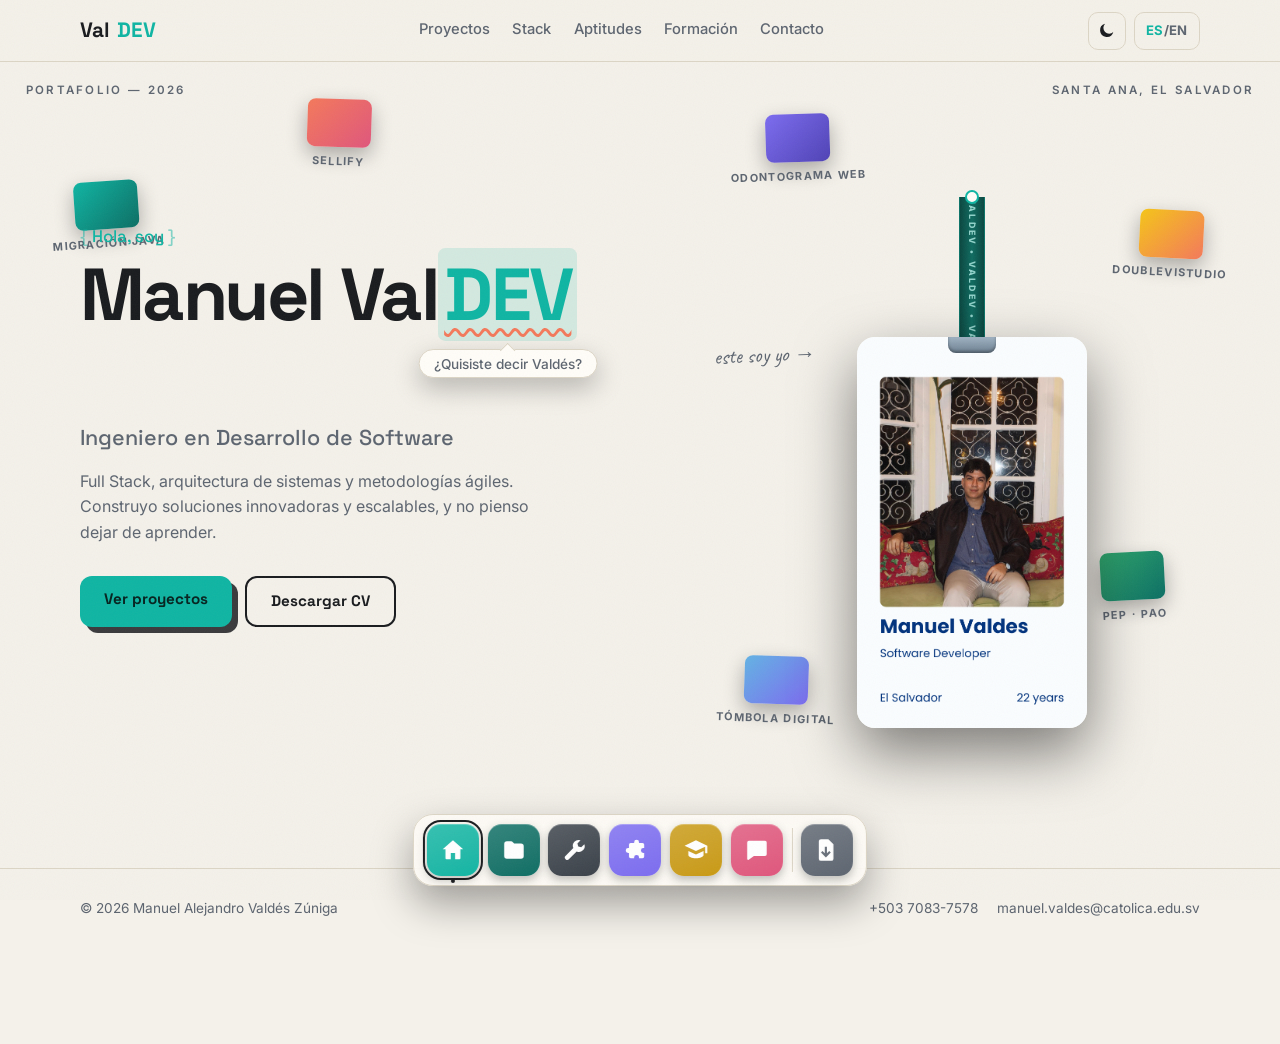
==== index.html @ 23bbcfeb "Creando mi portafolio digital - Manuel ValDEV" ====
<!DOCTYPE html>
<html lang="es" data-theme="dark">
<head>
  <meta charset="UTF-8" />
  <meta name="viewport" content="width=device-width, initial-scale=1.0" />
  <title>Manuel ValDEV — Ingeniero en Desarrollo de Software</title>
  <meta name="description" content="Portafolio de Manuel Alejandro Valdés Zúniga — Ingeniero en Desarrollo de Software. Santa Ana, El Salvador." />
  <link rel="icon" type="image/png" href="assets/avatar-head.png" />
  <script>
    /* Pinta el tema antes del primer render para evitar el destello */
    document.documentElement.dataset.theme =
      localStorage.getItem("valdev-theme") ||
      (matchMedia("(prefers-color-scheme: light)").matches ? "light" : "dark");
  </script>
  <link rel="stylesheet" href="styles/base.css" />
  <link rel="stylesheet" href="styles/index.css" />
</head>
<body class="has-dock">

  <header class="site-nav">
    <div class="nav-inner container">
      <a href="index.html" class="brand">Val<span>DEV</span></a>
      <nav class="nav-links">
        <a href="proyectos.html" data-i18n="nav.proyectos">Proyectos</a>
        <a href="stack.html" data-i18n="nav.stack">Stack</a>
        <a href="aptitudes.html" data-i18n="nav.aptitudes">Aptitudes</a>
        <a href="certificaciones.html" data-i18n="nav.certs">Formación</a>
        <a href="redes.html" data-i18n="nav.redes">Contacto</a>
      </nav>
      <div class="nav-actions">
        <button id="themeToggle" class="icon-btn" aria-label="Cambiar tema"></button>
        <button id="langToggle" class="lang-toggle" aria-label="Cambiar idioma">
          <span class="lang-opt" data-lang="es">ES</span>/<span class="lang-opt" data-lang="en">EN</span>
        </button>
        <button id="menuBtn" class="icon-btn menu-btn" aria-label="Menú">☰</button>
      </div>
    </div>
  </header>

  <main>
    <section class="hero-stage" id="heroStage">
      <span class="corner-note stage-corner tl">Portafolio — 2026</span>
      <span class="corner-note stage-corner tr" data-i18n="hero.loc">Santa Ana, El Salvador</span>

      <!-- Tarjetas de proyectos flotando alrededor (como la referencia del collage) -->
      <a href="proyectos.html" class="float-card" style="--fx:4%;  --fy:16%; --fd:0.5; --fr:-4deg;  --delay:0s">
        <span class="float-thumb" style="--g1:#0fb5a3;--g2:#0c6e64"></span><span>Migración Java</span>
      </a>
      <a href="proyectos.html" class="float-card" style="--fx:24%; --fy:5%;  --fd:0.9; --fr:2deg;   --delay:0.6s">
        <span class="float-thumb" style="--g1:#f4795b;--g2:#e0567c"></span><span>Sellify</span>
      </a>
      <a href="proyectos.html" class="float-card" style="--fx:57%; --fy:7%;  --fd:0.7; --fr:-2deg;  --delay:1.1s">
        <span class="float-thumb" style="--g1:#7c6cf0;--g2:#4f42b5"></span><span>Odontograma Web</span>
      </a>
      <a href="proyectos.html" class="float-card" style="--fx:87%; --fy:20%; --fd:1;   --fr:3deg;   --delay:0.3s">
        <span class="float-thumb" style="--g1:#f5c518;--g2:#f4795b"></span><span>DoubleViStudio</span>
      </a>
      <a href="proyectos.html" class="float-card" style="--fx:86%; --fy:66%; --fd:0.6; --fr:-3deg;  --delay:0.9s">
        <span class="float-thumb" style="--g1:#2fa96e;--g2:#0c6e64"></span><span>PEP · PAO</span>
      </a>
      <a href="proyectos.html" class="float-card" style="--fx:56%; --fy:80%; --fd:0.8; --fr:2deg;   --delay:1.4s">
        <span class="float-thumb" style="--g1:#63b3e4;--g2:#7c6cf0"></span><span>Tómbola Digital</span>
      </a>

      <div class="hero container">
        <div class="hero-text">
          <p class="hero-greeting"><span data-i18n="hero.greeting">Hola, soy</span></p>
          <h1 class="hero-name">
            Manuel&nbsp;Val<span class="dev-wrap"><span class="dev">DEV</span>
              <span class="dev-tooltip" data-i18n="hero.tooltip">¿Quisiste decir Valdés?</span>
            </span>
          </h1>
          <br/><br/>
          <h2 class="hero-role" data-i18n="hero.role">Ingeniero en Desarrollo de Software</h2>
          <p class="hero-tagline" data-i18n="hero.tagline">Full Stack, arquitectura de sistemas y metodologías ágiles. Construyo soluciones innovadoras y escalables, y no pienso dejar de aprender.</p>
          <div class="hero-cta">
            <a href="proyectos.html" class="btn btn-solid" data-i18n="hero.cta1">Ver proyectos</a>
            <a href="assets/Manuel_Valdes_CV.pdf" class="btn btn-line" download data-i18n="hero.cta2">Descargar CV</a>
          </div>
        </div>

        <!-- Gafete real, colgado de un cordón y con físicas de arrastre -->
        <div class="badge-scene idle-sway" id="badgeScene">
          <span class="hand-note badge-note" data-i18n="hero.note">este soy yo →</span>
          <div class="lanyard-anchor"></div>
          <div class="lanyard" id="lanyard"><span class="lanyard-text">VALDEV • VALDEV • VALDEV •</span></div>
          <div class="badge" id="badge">
            <div class="badge-clip"></div>
            <img src="assets/gafete.png" alt="Gafete de Manuel Valdés — Software Developer, El Salvador" draggable="false" />
          </div>
          <p class="badge-hint hand-note" data-i18n="badge.hint">psst… jálame</p>
        </div>
      </div>
    </section>
  </main>

  <!-- Dock global de navegación -->
  <nav class="dock" id="dock" aria-label="Navegación rápida">
    <a class="dock-item" href="index.html" style="--di:#0fb5a3">
      <span class="dock-tip" data-i18n="dock.home">Inicio</span>
      <svg class="di" viewBox="0 0 24 24" aria-hidden="true"><path d="M12 3 2.5 11.2h2.6v8.3a1 1 0 0 0 1 1H10v-5.8h4v5.8h3.9a1 1 0 0 0 1-1v-8.3h2.6z"/></svg>
    </a>
    <a class="dock-item" href="proyectos.html" style="--di:#0c6e64">
      <span class="dock-tip" data-i18n="dock.proyectos">Proyectos</span>
      <svg class="di" viewBox="0 0 24 24" aria-hidden="true"><path d="M3 6.5A2.5 2.5 0 0 1 5.5 4h3.9a2 2 0 0 1 1.42.59L12.2 6h6.3A2.5 2.5 0 0 1 21 8.5v9a2.5 2.5 0 0 1-2.5 2.5h-13A2.5 2.5 0 0 1 3 17.5z"/></svg>
    </a>
    <a class="dock-item" href="stack.html" style="--di:#3a4149">
      <span class="dock-tip" data-i18n="dock.stack">Stack técnico</span>
      <svg class="di" viewBox="0 0 24 24" aria-hidden="true"><path d="M21.6 6.6a5.3 5.3 0 0 1-7.1 6.7l-7 7a2.2 2.2 0 1 1-3.1-3.1l7-7a5.3 5.3 0 0 1 6.7-7.1l-2.9 2.9.8 2.7 2.7.8z"/></svg>
    </a>
    <a class="dock-item" href="aptitudes.html" style="--di:#7c6cf0">
      <span class="dock-tip" data-i18n="dock.aptitudes">Aptitudes</span>
      <svg class="di" viewBox="0 0 24 24" aria-hidden="true"><path d="M13.5 2.5a2.25 2.25 0 0 0-2.25 2.25v.75H8A1.5 1.5 0 0 0 6.5 7v3.25h-.75a2.25 2.25 0 1 0 0 4.5h.75V18A1.5 1.5 0 0 0 8 19.5h3.25v-.75a2.25 2.25 0 1 1 4.5 0v.75H19a1.5 1.5 0 0 0 1.5-1.5v-3.25h-.75a2.25 2.25 0 1 1 0-4.5h.75V7A1.5 1.5 0 0 0 19 5.5h-3.25v-.75A2.25 2.25 0 0 0 13.5 2.5z"/></svg>
    </a>
    <a class="dock-item" href="certificaciones.html" style="--di:#c99a12">
      <span class="dock-tip" data-i18n="dock.certs">Formación</span>
      <svg class="di" viewBox="0 0 24 24" aria-hidden="true"><path d="M12 3 1.5 8 12 13l8.5-4.05V15h2V8zM5 12.9v3.6c0 1.6 3.1 3 7 3s7-1.4 7-3v-3.6l-7 3.3z"/></svg>
    </a>
    <a class="dock-item" href="redes.html" style="--di:#e0567c">
      <span class="dock-tip" data-i18n="dock.redes">Contacto</span>
      <svg class="di" viewBox="0 0 24 24" aria-hidden="true"><path d="M4.5 3.5h15A1.5 1.5 0 0 1 21 5v11a1.5 1.5 0 0 1-1.5 1.5H9.2L4.4 21A.9.9 0 0 1 3 20.3V5a1.5 1.5 0 0 1 1.5-1.5z"/></svg>
    </a>
    <span class="dock-sep"></span>
    <a class="dock-item" href="assets/Manuel_Valdes_CV.pdf" download style="--di:#5d6570">
      <span class="dock-tip" data-i18n="dock.cv">Descargar CV</span>
      <svg class="di" viewBox="0 0 24 24" aria-hidden="true"><path d="M6.5 2h6.8L18 6.7V20a2 2 0 0 1-2 2H6.5a2 2 0 0 1-2-2V4a2 2 0 0 1 2-2zM12 9v6.1l2.1-2.1 1.4 1.4-4.5 4.5-4.5-4.5 1.4-1.4L10 15.1V9z" fill-rule="evenodd"/></svg>
    </a>
  </nav>

  <footer class="site-footer">
    <div class="container footer-inner">
      <p>© <span class="year"></span> Manuel Alejandro Valdés Zúniga</p>
      <div class="footer-contact">
        <a href="tel:+50370837578">+503 7083-7578</a>
        <a href="mailto:manuel.valdes@catolica.edu.sv">manuel.valdes@catolica.edu.sv</a>
      </div>
    </div>
  </footer>

  <script src="js/i18n.js"></script>
  <script src="js/shared.js"></script>
  <script src="js/index.js"></script>
</body>
</html>
---- styles/base.css ----
/* ==========================================================================
   ValDEV — base compartida: temas claro/oscuro, tipografía, nav, footer.
   Cada página tiene además su propia hoja en styles/<pagina>.css
   ========================================================================== */

@import url('https://fonts.googleapis.com/css2?family=Space+Grotesk:wght@400;500;700&family=Inter:wght@400;500;600;700;800&family=Caveat:wght@600;700&display=swap');

/* ---------- Temas ---------- */

:root {
  /* Acentos tomados de las imágenes de referencia */
  --teal: #0fb5a3;
  --teal-deep: #0c6e64;
  --yellow: #f5c518;
  --violet: #7c6cf0;
  --lilac: #b7aef2;
  --coral: #f4795b;
  --green: #2fa96e;
  --pink: #e0567c;
  --sky: #63b3e4;

  --font-display: "Space Grotesk", system-ui, sans-serif;
  --font-body: "Inter", system-ui, sans-serif;
  --font-hand: "Caveat", cursive;

  --radius: 16px;
  --nav-h: 62px;
}

html[data-theme="dark"] {
  --bg: #101214;
  --bg-2: #16191c;
  --card: #1b1f23;
  --line: #2b3138;
  --ink: #f1eee7;
  --ink-dim: #98a1ab;
  --shadow-hard: 6px 6px 0 rgba(0, 0, 0, 0.55);
  color-scheme: dark;
}

html[data-theme="light"] {
  --bg: #f4f1ea;
  --bg-2: #ece7dc;
  --card: #fffdf8;
  --line: #dcd5c5;
  --ink: #191b1e;
  --ink-dim: #5d6570;
  --shadow-hard: 6px 6px 0 rgba(25, 27, 30, 0.85);
  color-scheme: light;
}

/* ---------- Base ---------- */

* { margin: 0; padding: 0; box-sizing: border-box; }

html { scroll-behavior: smooth; }

body {
  font-family: var(--font-body);
  background: var(--bg);
  color: var(--ink);
  line-height: 1.6;
  overflow-x: hidden;
  min-height: 100svh;
  transition: background-color 0.35s ease, color 0.35s ease;
}

/* Grano sutil sobre todo el sitio: quita el look "plano de plantilla" */
body::after {
  content: "";
  position: fixed;
  inset: 0;
  z-index: 999;
  pointer-events: none;
  opacity: 0.045;
  background-image: url("data:image/svg+xml,%3Csvg xmlns='http://www.w3.org/2000/svg' width='140' height='140'%3E%3Cfilter id='n'%3E%3CfeTurbulence type='fractalNoise' baseFrequency='0.9' numOctaves='2'/%3E%3C/filter%3E%3Crect width='100%25' height='100%25' filter='url(%23n)'/%3E%3C/svg%3E");
}

img { max-width: 100%; display: block; }
a { color: inherit; text-decoration: none; }
ul, ol { list-style: none; }
button { font: inherit; color: inherit; background: none; border: none; cursor: pointer; }

::selection { background: var(--yellow); color: #191b1e; }

h1, h2, h3, .display { font-family: var(--font-display); }

.container { width: min(1120px, 100% - 2.5rem); margin-inline: auto; }

main { animation: page-in 0.55s cubic-bezier(0.22, 1, 0.36, 1) both; }

@keyframes page-in {
  from { opacity: 0; transform: translateY(14px); }
  to { opacity: 1; transform: none; }
}

/* Nota manuscrita reutilizable (toque humano) */
.hand-note {
  font-family: var(--font-hand);
  font-size: 1.35rem;
  color: var(--ink-dim);
  rotate: -2deg;
  display: inline-block;
}

/* ---------- Nav ---------- */

.site-nav {
  position: sticky;
  top: 0;
  z-index: 100;
  height: var(--nav-h);
  background: color-mix(in srgb, var(--bg) 82%, transparent);
  backdrop-filter: blur(14px);
  border-bottom: 1px solid var(--line);
}

.nav-inner {
  height: 100%;
  display: flex;
  align-items: center;
  justify-content: space-between;
  gap: 1rem;
}

.brand {
  font-family: var(--font-display);
  font-weight: 700;
  font-size: 1.3rem;
  letter-spacing: -0.01em;
}

.brand span { color: var(--teal); }

.nav-links {
  display: none;
  align-items: center;
  gap: 1.4rem;
}

.nav-links a {
  font-size: 0.92rem;
  font-weight: 500;
  color: var(--ink-dim);
  padding-block: 0.2rem;
  border-bottom: 2px solid transparent;
  transition: color 0.2s, border-color 0.2s;
}

.nav-links a:hover { color: var(--ink); }
.nav-links a.active { color: var(--ink); border-color: var(--teal); }

.nav-actions { display: flex; align-items: center; gap: 0.5rem; }

.icon-btn {
  width: 38px;
  height: 38px;
  display: grid;
  place-items: center;
  border: 1px solid var(--line);
  border-radius: 10px;
  font-size: 1.05rem;
  transition: border-color 0.2s, transform 0.2s, background 0.2s;
}

.icon-btn:hover { border-color: var(--teal); transform: translateY(-1px); }
.icon-btn:active { transform: scale(0.94); }

.lang-toggle {
  height: 38px;
  border: 1px solid var(--line);
  border-radius: 10px;
  padding-inline: 0.7rem;
  font-size: 0.82rem;
  font-weight: 700;
  color: var(--ink-dim);
  letter-spacing: 0.03em;
  transition: border-color 0.2s;
}

.lang-toggle:hover { border-color: var(--teal); }
.lang-toggle .lang-opt.active { color: var(--teal); }

.menu-btn { display: grid; }

/* Menú móvil desplegable */
.nav-links.open {
  display: flex;
  position: absolute;
  top: var(--nav-h);
  left: 0;
  right: 0;
  flex-direction: column;
  align-items: flex-start;
  gap: 0;
  background: var(--bg);
  border-bottom: 1px solid var(--line);
  padding: 0.5rem 1.4rem 1rem;
}

.nav-links.open a { padding-block: 0.6rem; font-size: 1.05rem; width: 100%; }

/* ---------- Footer ---------- */

.site-footer {
  border-top: 1px solid var(--line);
  padding-block: 1.8rem;
  margin-top: 4rem;
}

.footer-inner {
  display: flex;
  flex-wrap: wrap;
  gap: 0.8rem 2rem;
  justify-content: space-between;
  align-items: center;
  color: var(--ink-dim);
  font-size: 0.85rem;
}

.footer-contact { display: flex; flex-wrap: wrap; gap: 1.2rem; }
.footer-contact a:hover { color: var(--teal); }

/* ---------- Utilidades ---------- */

.reveal {
  opacity: 0;
  transform: translateY(26px);
  transition: opacity 0.7s ease, transform 0.7s cubic-bezier(0.22, 1, 0.36, 1);
  transition-delay: var(--rd, 0s);
}

.reveal.visible { opacity: 1; transform: none; }

.page-head { padding-block: 3.6rem 1rem; }

.page-kicker {
  font-family: var(--font-display);
  font-size: 0.8rem;
  font-weight: 700;
  letter-spacing: 0.28em;
  text-transform: uppercase;
  color: var(--ink-dim);
}

.page-title {
  font-size: clamp(2.4rem, 7vw, 4.4rem);
  font-weight: 700;
  letter-spacing: -0.03em;
  line-height: 1.02;
  margin-top: 0.6rem;
}

.corner-note {
  font-size: 0.72rem;
  font-weight: 600;
  letter-spacing: 0.2em;
  text-transform: uppercase;
  color: var(--ink-dim);
}

@media (min-width: 860px) {
  .nav-links { display: flex; }
  .menu-btn { display: none; }
}

@media (prefers-reduced-motion: reduce) {
  html { scroll-behavior: auto; }
  main { animation: none; }
  .reveal { opacity: 1; transform: none; transition: none; }
}

/* ==========================================================================
   Dock global (visible en todas las páginas) + iconos SVG sólidos
   ========================================================================== */

body.has-dock { padding-bottom: 96px; }

.brand { display: inline-flex; align-items: center; gap: 0.5rem; }

.brand-avatar {
  width: 34px;
  height: 34px;
  border-radius: 50%;
  background: var(--teal);
  object-fit: cover;
  transition: rotate 0.3s cubic-bezier(0.34, 1.56, 0.64, 1);
}

.brand:hover .brand-avatar { rotate: -10deg; }

.icon-btn svg { width: 19px; height: 19px; display: block; }

.dock {
  position: fixed;
  bottom: 14px;
  left: 50%;
  transform: translateX(-50%);
  z-index: 90;
  display: flex;
  align-items: flex-end;
  gap: 0.55rem;
  padding: 0.55rem 0.8rem;
  border-radius: 20px;
  background: color-mix(in srgb, var(--card) 80%, transparent);
  border: 1px solid var(--line);
  backdrop-filter: blur(16px);
  box-shadow: 0 18px 40px rgba(0, 0, 0, 0.35);
}

.dock-item {
  position: relative;
  width: 52px;
  height: 52px;
  display: grid;
  place-items: center;
  border-radius: 14px;
  background: linear-gradient(160deg, color-mix(in srgb, var(--di) 84%, white), var(--di));
  box-shadow: inset 0 1px 0 rgba(255, 255, 255, 0.25), 0 4px 10px rgba(0, 0, 0, 0.25);
  transform-origin: bottom center;
  scale: var(--s, 1);
  transition: scale 0.12s ease-out;
  will-change: scale;
}

.dock-item .di { width: 26px; height: 26px; fill: #fff; }

.dock-avatar {
  width: 40px;
  height: 40px;
  border-radius: 50%;
  object-fit: cover;
  background: rgba(255, 255, 255, 0.85);
}

.dock-item.current { outline: 2px solid var(--ink); outline-offset: 2px; }

/* puntito de "app abierta" bajo la página actual, como en macOS */
.dock-item.current::after {
  content: "";
  position: absolute;
  bottom: -7px;
  left: 50%;
  translate: -50%;
  width: 4px;
  height: 4px;
  border-radius: 50%;
  background: var(--ink);
}

.dock-sep {
  width: 1px;
  align-self: stretch;
  margin-block: 4px;
  background: var(--line);
}

.dock-tip {
  position: absolute;
  bottom: calc(100% + 10px);
  left: 50%;
  translate: -50% 4px;
  white-space: nowrap;
  font-size: 0.72rem;
  font-weight: 600;
  font-family: var(--font-body);
  color: var(--ink);
  background: var(--card);
  border: 1px solid var(--line);
  padding: 0.22rem 0.6rem;
  border-radius: 8px;
  opacity: 0;
  pointer-events: none;
  transition: opacity 0.18s, translate 0.18s;
}

.dock-item:hover .dock-tip { opacity: 1; translate: -50% 0; }

@media (max-width: 520px) {
  .dock { gap: 0.4rem; padding: 0.45rem 0.6rem; }
  .dock-item { width: 42px; height: 42px; border-radius: 12px; }
  .dock-item .di { width: 21px; height: 21px; }
  .dock-avatar { width: 32px; height: 32px; }
  body.has-dock { padding-bottom: 82px; }
}

@media (max-width: 380px) {
  .dock-item { width: 38px; height: 38px; }
}
---- styles/index.css ----
/* ==========================================================================
   Inicio — collage con gafete colgante, tarjetas flotantes y dock.
   Referencias: "idea landing page.jpg" y "coreccion de mi apellido.jpg"
   ========================================================================== */

.hero-stage {
  position: relative;
  min-height: calc(100svh - var(--nav-h) - 96px);
  display: flex;
  align-items: center;
}

.stage-corner { position: absolute; top: 1.2rem; display: none; }
.stage-corner.tl { left: 1.6rem; }
.stage-corner.tr { right: 1.6rem; }

/* ---------- Texto principal ---------- */

.hero {
  display: grid;
  grid-template-columns: 1fr;
  align-items: center;
  gap: 3rem;
  padding-block: 3rem 4rem;
  position: relative;
  z-index: 5;
}

.hero-greeting {
  font-family: var(--font-display);
  color: var(--teal);
  font-size: 1.05rem;
  font-weight: 500;
}

.hero-greeting::before { content: "{ "; opacity: 0.5; }
.hero-greeting::after { content: " }"; opacity: 0.5; }

.hero-name {
  font-size: clamp(2.5rem, 8vw, 4.6rem);
  font-weight: 700;
  line-height: 1.05;
  letter-spacing: -0.035em;
  margin-top: 0.4rem;
}

.dev-wrap { position: relative; display: inline-block; }

.dev {
  color: var(--teal);
  background: color-mix(in srgb, var(--teal) 14%, transparent);
  padding-inline: 0.08em;
  border-radius: 0.1em;
  text-decoration: underline wavy var(--coral) 3px;
  text-underline-offset: 8px;
}

.dev-tooltip {
  position: absolute;
  top: calc(100% + 16px);
  left: 50%;
  transform: translateX(-50%);
  white-space: nowrap;
  background: var(--card);
  border: 1px solid var(--line);
  color: var(--ink-dim);
  font-family: var(--font-body);
  font-size: 0.85rem;
  font-weight: 500;
  letter-spacing: 0;
  padding: 0.4rem 0.9rem;
  border-radius: 999px;
  box-shadow: 0 10px 26px rgba(0, 0, 0, 0.25);
  animation: tooltip-float 3.2s ease-in-out infinite;
}

.dev-tooltip::before {
  content: "";
  position: absolute;
  top: -5.5px;
  left: 50%;
  transform: translateX(-50%) rotate(45deg);
  width: 10px;
  height: 10px;
  background: var(--card);
  border-left: 1px solid var(--line);
  border-top: 1px solid var(--line);
}

@keyframes tooltip-float {
  0%, 100% { transform: translateX(-50%) translateY(0); }
  50% { transform: translateX(-50%) translateY(5px); }
}

.hero-role {
  margin-top: 2.3rem;
  font-size: clamp(1.05rem, 3vw, 1.35rem);
  font-weight: 500;
  color: var(--ink-dim);
}

.hero-tagline {
  margin-top: 0.8rem;
  max-width: 30rem;
  color: var(--ink-dim);
  font-size: 1rem;
}

.hero-cta { margin-top: 1.9rem; display: flex; flex-wrap: wrap; gap: 0.8rem; }

.btn {
  font-family: var(--font-display);
  font-weight: 700;
  font-size: 0.95rem;
  padding: 0.72rem 1.5rem;
  border-radius: 12px;
  transition: transform 0.2s, box-shadow 0.2s, background 0.2s;
}

.btn:hover { transform: translateY(-2px); }
.btn:active { transform: scale(0.97); }

.btn-solid {
  background: var(--teal);
  color: #06231f;
  box-shadow: var(--shadow-hard);
}

.btn-line { border: 2px solid var(--ink); }
.btn-line:hover { background: var(--ink); color: var(--bg); }

/* ---------- Tarjetas flotantes ---------- */

.float-card {
  position: absolute;
  left: var(--fx);
  top: var(--fy);
  z-index: 2;
  display: none;
  flex-direction: column;
  gap: 0.35rem;
  rotate: var(--fr);
  animation: card-bob 5.5s ease-in-out var(--delay) infinite;
  transition: scale 0.25s;
}

.float-card:hover { scale: 1.12; z-index: 6; }

.float-card > span:last-child {
  font-size: 0.68rem;
  font-weight: 700;
  letter-spacing: 0.12em;
  text-transform: uppercase;
  color: var(--ink-dim);
  text-align: center;
}

.float-thumb {
  width: 64px;
  height: 48px;
  margin-inline: auto;
  border-radius: 8px;
  background: linear-gradient(135deg, var(--g1), var(--g2));
  box-shadow: 0 8px 20px rgba(0, 0, 0, 0.3);
}

@keyframes card-bob {
  0%, 100% { translate: 0 0; }
  50% { translate: 0 -9px; }
}

/* ---------- Gafete colgante ---------- */

.badge-scene {
  position: relative;
  justify-self: center;
  width: 280px;
  height: 470px;
  z-index: 4;
}

.badge-note {
  position: absolute;
  top: 148px;
  left: -118px;
  display: none;
}

.badge-scene.idle-sway .lanyard,
.badge-scene.idle-sway .badge {
  animation: idle-sway 4.5s ease-in-out infinite;
  transform-origin: top center;
}

@keyframes idle-sway {
  0%, 100% { rotate: 0deg; }
  50% { rotate: 2deg; }
}

.lanyard-anchor {
  position: absolute;
  top: 0;
  left: 50%;
  transform: translateX(-50%);
  width: 14px;
  height: 14px;
  border-radius: 50%;
  background: var(--card);
  border: 2px solid var(--teal);
  z-index: 3;
}

.lanyard {
  position: absolute;
  top: 7px;
  left: 50%;
  width: 26px;
  height: 140px; /* coincide con REST_LANYARD en js/index.js */
  margin-left: -13px;
  transform-origin: top center;
  background: linear-gradient(90deg, #0a4740, #0f6b60 50%, #0a4740);
  border-inline: 1px solid rgba(15, 181, 163, 0.4);
  overflow: hidden;
  z-index: 2;
}

.lanyard-text {
  position: absolute;
  top: 0;
  left: 50%;
  transform: translateX(-50%);
  writing-mode: vertical-rl;
  font-size: 0.55rem;
  font-weight: 800;
  letter-spacing: 0.25em;
  color: rgba(200, 255, 248, 0.7);
  white-space: nowrap;
  user-select: none;
}

.badge {
  position: absolute;
  top: 147px; /* al final del cordón en reposo */
  left: 50%;
  margin-left: -115px;
  width: 230px;
  border-radius: 18px;
  overflow: hidden;
  box-shadow: 0 24px 60px rgba(0, 0, 0, 0.5);
  cursor: grab;
  user-select: none;
  touch-action: none; /* sin esto, el navegador roba el gesto en móvil */
  transform-origin: top center;
  z-index: 4;
}

.badge:active { cursor: grabbing; }

.badge img { pointer-events: none; }

.badge-clip {
  position: absolute;
  top: 0;
  left: 50%;
  transform: translateX(-50%);
  width: 48px;
  height: 16px;
  background: linear-gradient(180deg, #9fb2c2, #6c7f90);
  border-radius: 0 0 8px 8px;
  box-shadow: inset 0 -2px 3px rgba(0, 0, 0, 0.3);
  z-index: 2;
}

.badge-hint {
  position: absolute;
  bottom: -6px;
  width: 100%;
  text-align: center;
  font-size: 1.25rem;
  animation: hint-pulse 2.4s ease-in-out infinite;
  pointer-events: none;
}

@keyframes hint-pulse {
  0%, 100% { opacity: 0.4; }
  50% { opacity: 1; }
}

/* ---------- Responsive ---------- */

@media (min-width: 900px) {
  .hero { grid-template-columns: 1.15fr 0.85fr; }
  .float-card { display: flex; }
  .stage-corner { display: block; }
  .badge-note { display: inline-block; }
}

@media (max-width: 480px) {
  .badge-scene { scale: 0.88; margin-top: -1.5rem; }
  .hero { padding-block: 2rem 3rem; }
}

@media (prefers-reduced-motion: reduce) {
  .float-card, .badge-scene.idle-sway .lanyard, .badge-scene.idle-sway .badge,
  .dev-tooltip, .badge-hint { animation: none; }
}
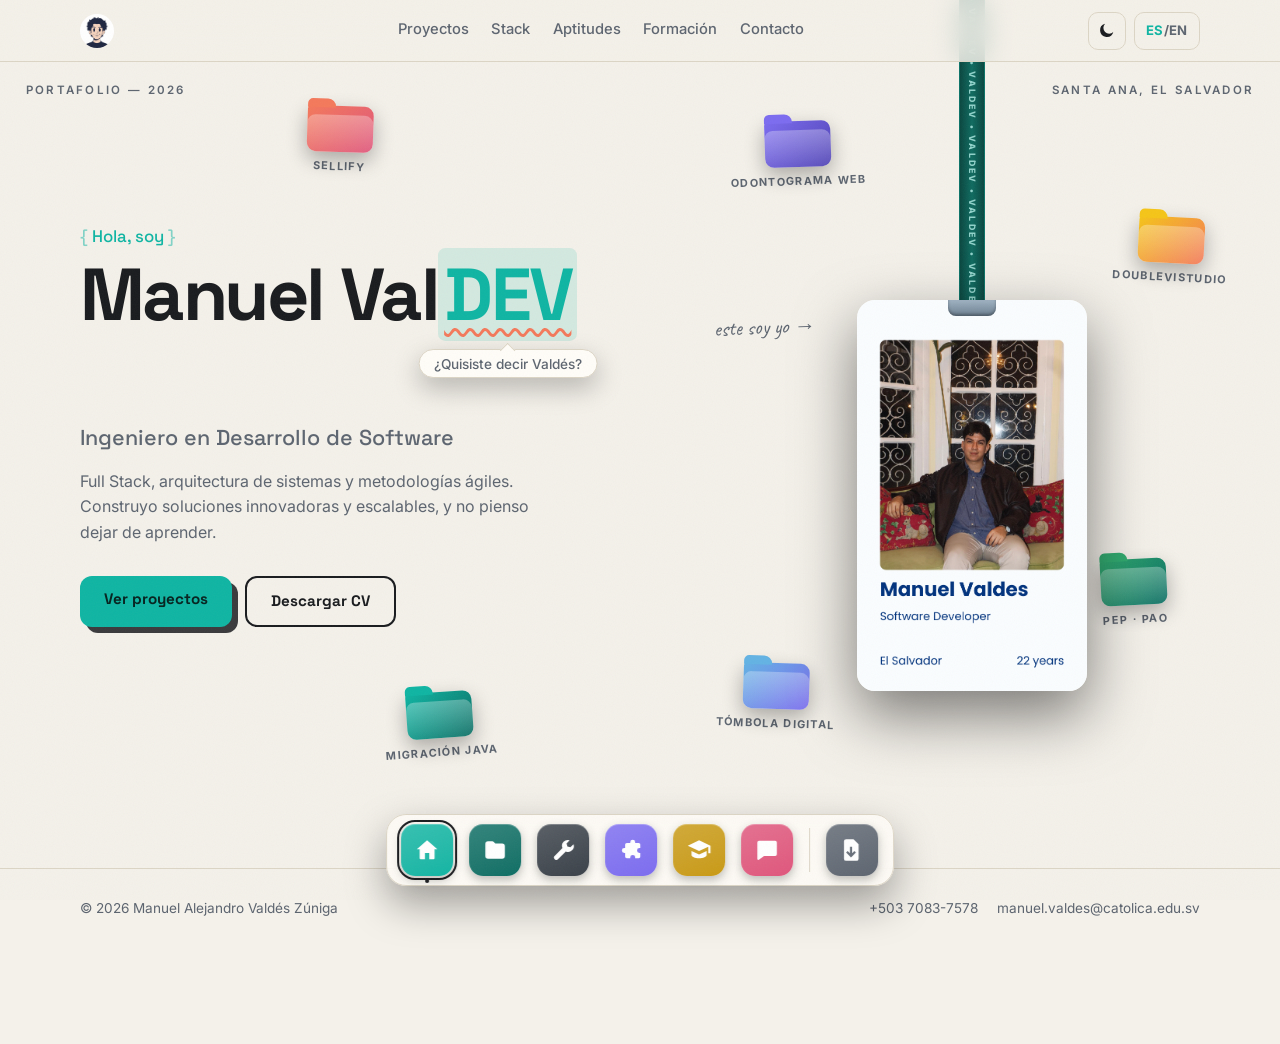
==== commit 5c475f47: "Agregando avatar personalizado" ====
--- a/index.html
+++ b/index.html
@@ -5,7 +5,7 @@
   <meta name="viewport" content="width=device-width, initial-scale=1.0" />
   <title>Manuel ValDEV — Ingeniero en Desarrollo de Software</title>
   <meta name="description" content="Portafolio de Manuel Alejandro Valdés Zúniga — Ingeniero en Desarrollo de Software. Santa Ana, El Salvador." />
-  <link rel="icon" type="image/png" href="assets/avatar-head.png" />
+  <link rel="icon" type="image/png" href="assets/animacionRetrato.PNG" />
   <script>
     /* Pinta el tema antes del primer render para evitar el destello */
     document.documentElement.dataset.theme =
@@ -19,7 +19,7 @@
 
   <header class="site-nav">
     <div class="nav-inner container">
-      <a href="index.html" class="brand">Val<span>DEV</span></a>
+      <a href="index.html" class="brand" aria-label="Inicio — ValDEV"><img class="brand-avatar" src="assets/animacionRetrato.PNG" alt="ValDEV" /></a>
       <nav class="nav-links">
         <a href="proyectos.html" data-i18n="nav.proyectos">Proyectos</a>
         <a href="stack.html" data-i18n="nav.stack">Stack</a>
@@ -42,8 +42,8 @@
       <span class="corner-note stage-corner tl">Portafolio — 2026</span>
       <span class="corner-note stage-corner tr" data-i18n="hero.loc">Santa Ana, El Salvador</span>
 
-      <!-- Tarjetas de proyectos flotando alrededor (como la referencia del collage) -->
-      <a href="proyectos.html" class="float-card" style="--fx:4%;  --fy:16%; --fd:0.5; --fr:-4deg;  --delay:0s">
+      <!-- Carpetas de proyectos flotando alrededor (como la referencia del collage) -->
+      <a href="proyectos.html" class="float-card" style="--fx:30%; --fy:84%; --fd:0.5; --fr:-4deg;  --delay:0s">
         <span class="float-thumb" style="--g1:#0fb5a3;--g2:#0c6e64"></span><span>Migración Java</span>
       </a>
       <a href="proyectos.html" class="float-card" style="--fx:24%; --fy:5%;  --fd:0.9; --fr:2deg;   --delay:0.6s">
@@ -82,7 +82,6 @@
         <!-- Gafete real, colgado de un cordón y con físicas de arrastre -->
         <div class="badge-scene idle-sway" id="badgeScene">
           <span class="hand-note badge-note" data-i18n="hero.note">este soy yo →</span>
-          <div class="lanyard-anchor"></div>
           <div class="lanyard" id="lanyard"><span class="lanyard-text">VALDEV • VALDEV • VALDEV •</span></div>
           <div class="badge" id="badge">
             <div class="badge-clip"></div>
--- a/styles/base.css
+++ b/styles/base.css
@@ -299,8 +299,8 @@
   z-index: 90;
   display: flex;
   align-items: flex-end;
-  gap: 0.55rem;
-  padding: 0.55rem 0.8rem;
+  gap: 1rem; /* separación amplia: al magnificar, los iconos no se tocan */
+  padding: 0.55rem 0.9rem;
   border-radius: 20px;
   background: color-mix(in srgb, var(--card) 80%, transparent);
   border: 1px solid var(--line);
@@ -377,7 +377,7 @@
 .dock-item:hover .dock-tip { opacity: 1; translate: -50% 0; }
 
 @media (max-width: 520px) {
-  .dock { gap: 0.4rem; padding: 0.45rem 0.6rem; }
+  .dock { gap: 0.55rem; padding: 0.45rem 0.65rem; }
   .dock-item { width: 42px; height: 42px; border-radius: 12px; }
   .dock-item .di { width: 21px; height: 21px; }
   .dock-avatar { width: 32px; height: 32px; }
--- a/styles/index.css
+++ b/styles/index.css
@@ -155,13 +155,37 @@
   text-align: center;
 }
 
+/* Miniatura con forma de carpeta: pestaña arriba + frente iluminado */
 .float-thumb {
-  width: 64px;
-  height: 48px;
+  position: relative;
+  width: 66px;
+  height: 46px;
   margin-inline: auto;
-  border-radius: 8px;
+  margin-top: 7px; /* deja espacio a la pestaña */
+  border-radius: 4px 9px 9px 9px;
   background: linear-gradient(135deg, var(--g1), var(--g2));
   box-shadow: 0 8px 20px rgba(0, 0, 0, 0.3);
+}
+
+.float-thumb::before {
+  /* pestaña de la carpeta */
+  content: "";
+  position: absolute;
+  top: -7px;
+  left: 0;
+  width: 28px;
+  height: 9px;
+  border-radius: 5px 8px 0 0;
+  background: var(--g1);
+}
+
+.float-thumb::after {
+  /* frente de la carpeta, un poco más claro para dar profundidad */
+  content: "";
+  position: absolute;
+  inset: 9px 0 0;
+  border-radius: 8px 9px 9px 9px;
+  background: linear-gradient(180deg, rgba(255, 255, 255, 0.3), rgba(255, 255, 255, 0.06));
 }
 
 @keyframes card-bob {
@@ -175,18 +199,19 @@
   position: relative;
   justify-self: center;
   width: 280px;
-  height: 470px;
+  height: 430px;
   z-index: 4;
 }
 
 .badge-note {
   position: absolute;
-  top: 148px;
+  top: 100px;
   left: -118px;
   display: none;
 }
 
-.badge-scene.idle-sway .lanyard,
+/* El vaivén en reposo solo mueve el gafete: el cordón ahora es tan largo
+   (nace fuera de pantalla) que rotarlo separaría su punta del gancho. */
 .badge-scene.idle-sway .badge {
   animation: idle-sway 4.5s ease-in-out infinite;
   transform-origin: top center;
@@ -197,25 +222,14 @@
   50% { rotate: 2deg; }
 }
 
-.lanyard-anchor {
-  position: absolute;
-  top: 0;
-  left: 50%;
-  transform: translateX(-50%);
-  width: 14px;
-  height: 14px;
-  border-radius: 50%;
-  background: var(--card);
-  border: 2px solid var(--teal);
-  z-index: 3;
-}
-
+/* El cordón nace fuera de la pantalla (arriba) para que no se vea de dónde
+   cuelga el gafete: js/index.js recalcula top/height según el viewport. */
 .lanyard {
   position: absolute;
-  top: 7px;
+  top: -260px; /* fallback si el JS no corre; js/index.js lo ajusta */
   left: 50%;
   width: 26px;
-  height: 140px; /* coincide con REST_LANYARD en js/index.js */
+  height: 350px;
   margin-left: -13px;
   transform-origin: top center;
   background: linear-gradient(90deg, #0a4740, #0f6b60 50%, #0a4740);
@@ -240,7 +254,7 @@
 
 .badge {
   position: absolute;
-  top: 147px; /* al final del cordón en reposo */
+  top: 90px; /* al final del cordón en reposo */
   left: 50%;
   margin-left: -115px;
   width: 230px;
@@ -301,6 +315,6 @@
 }
 
 @media (prefers-reduced-motion: reduce) {
-  .float-card, .badge-scene.idle-sway .lanyard, .badge-scene.idle-sway .badge,
+  .float-card, .badge-scene.idle-sway .badge,
   .dev-tooltip, .badge-hint { animation: none; }
 }
